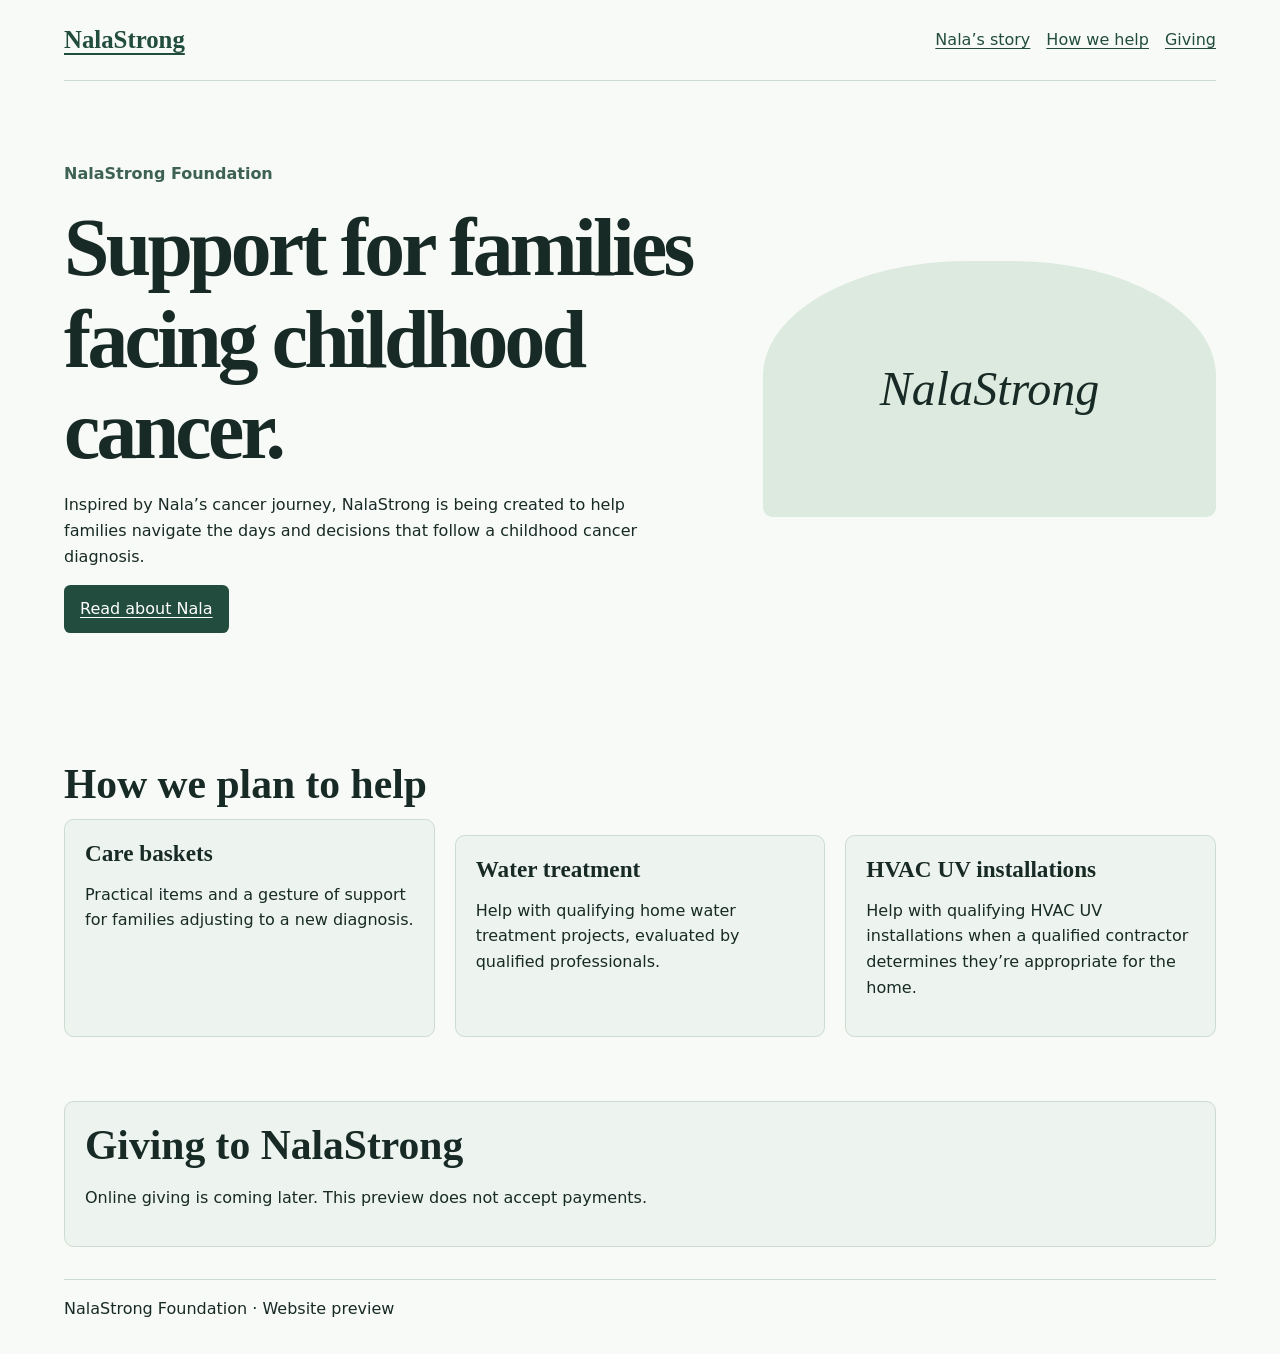
==== preview/index.html @ 6846f9ca "Initial NalaStrong website and finance portal" ====
<!doctype html>
<html lang="en">
<head>
<meta charset="utf-8">
<meta name="viewport" content="width=device-width, initial-scale=1">
<meta name="robots" content="noindex">
<title>NalaStrong Foundation</title>
<link rel="stylesheet" href="style.css">
</head>
<body>
<a class="skip" href="#main">Skip to content</a>
<header><a class="brand" href="./index.html">NalaStrong</a><nav aria-label="Main navigation"><a href="story.html">Nala’s story</a><a href="#programs">How we help</a><a href="#giving">Giving</a></nav></header>
<main id="main">
<section class="hero"><div><p class="eyebrow">NalaStrong Foundation</p><h1>Support for families facing childhood cancer.</h1><p>Inspired by Nala’s cancer journey, NalaStrong is being created to help families navigate the days and decisions that follow a childhood cancer diagnosis.</p><a class="button" href="story.html">Read about Nala</a></div><div class="portrait" aria-hidden="true"><span>NalaStrong</span></div></section>
<section id="programs"><h2>How we plan to help</h2><div class="cards"><article><h3>Care baskets</h3><p>Practical items and a gesture of support for families adjusting to a new diagnosis.</p></article><article><h3>Water treatment</h3><p>Help with qualifying home water treatment projects, evaluated by qualified professionals.</p></article><article><h3>HVAC UV installations</h3><p>Help with qualifying HVAC UV installations when a qualified contractor determines they’re appropriate for the home.</p></article></div></section>
<section id="giving" class="giving"><h2>Giving to NalaStrong</h2><p>Online giving is coming later. This preview does not accept payments.</p></section>
</main>
<footer>NalaStrong Foundation · Website preview</footer>
</body>
</html>
---- preview/style.css ----
:root {
  color-scheme: light;
  font-family: system-ui, sans-serif;
  color: #182a25;
  background: #f7faf7;
  line-height: 1.6;
}
* { box-sizing: border-box; }
body { margin: 0; }
header, main, footer { width: min(72rem, calc(100% - 2rem)); margin-inline: auto; }
header, nav { display: flex; align-items: center; flex-wrap: wrap; gap: 1rem; }
header { justify-content: space-between; padding-block: 1.25rem; border-bottom: 1px solid #ccdcd0; }
a { color: #224d3e; text-underline-offset: .2em; }
a:focus-visible { outline: 3px solid #805026; outline-offset: 4px; }
.brand { font-family: Georgia, serif; font-size: 1.55rem; font-weight: bold; }
.skip { position: absolute; left: -100rem; }
.skip:focus { left: 1rem; top: 1rem; background: white; padding: .5rem; }
section { padding-block: clamp(2rem, 5vw, 4rem); }
.hero, .cards { display: grid; gap: 1.25rem; }
.hero { grid-template-columns: 3fr 2fr; align-items: center; }
.cards { grid-template-columns: repeat(3, 1fr); }
h1, h2, h3 { font-family: Georgia, serif; line-height: 1.12; margin: 0 0 .7rem; }
h1 { font-size: clamp(2.7rem, 6.5vw, 5.1rem); letter-spacing: -.045em; }
h2 { font-size: clamp(1.8rem, 4vw, 2.6rem); }
h3 { font-size: 1.45rem; }
p { max-width: 60ch; }
.eyebrow { font-weight: 700; color: #3d6254; }
.button { display: inline-block; background: #224d3e; color: white; padding: .7rem 1rem; border-radius: .4rem; }
.portrait { min-height: 16rem; display: grid; place-items: center; background: #dceadf; border-radius: 45% 45% .6rem .6rem; }
.portrait span { font: italic clamp(2rem, 4vw, 3rem) Georgia, serif; }
article, .giving { background: #edf3ee; border: 1px solid #ccdcd0; border-radius: .6rem; padding: 1.25rem; }
.giving { margin-bottom: 2rem; }
footer { padding-block: 1rem 2rem; border-top: 1px solid #ccdcd0; }
.story { max-width: 44rem; }
table { border-collapse: collapse; width: 100%; text-align: left; }
th, td { padding: .6rem; border-bottom: 1px solid #ccdcd0; vertical-align: top; }
.table-wrap { overflow-x: auto; }
details { margin-block: 1rem; }
summary { cursor: pointer; font-weight: 700; }
@media (max-width: 42rem) {
  .hero, .cards { grid-template-columns: 1fr; }
  .portrait { min-height: 9rem; border-radius: .6rem; }
}
form { display: flex; flex-wrap: wrap; align-items: end; gap: .8rem; margin-block: 1rem; }
label { display: grid; gap: .25rem; }
input, button { font: inherit; border: 1px solid #557467; border-radius: .35rem; padding: .45rem .65rem; }
button { color: white; background: #224d3e; cursor: pointer; }
:focus-visible { outline: 3px solid #805026; outline-offset: 3px; }
article + article { margin-top: 1rem; }
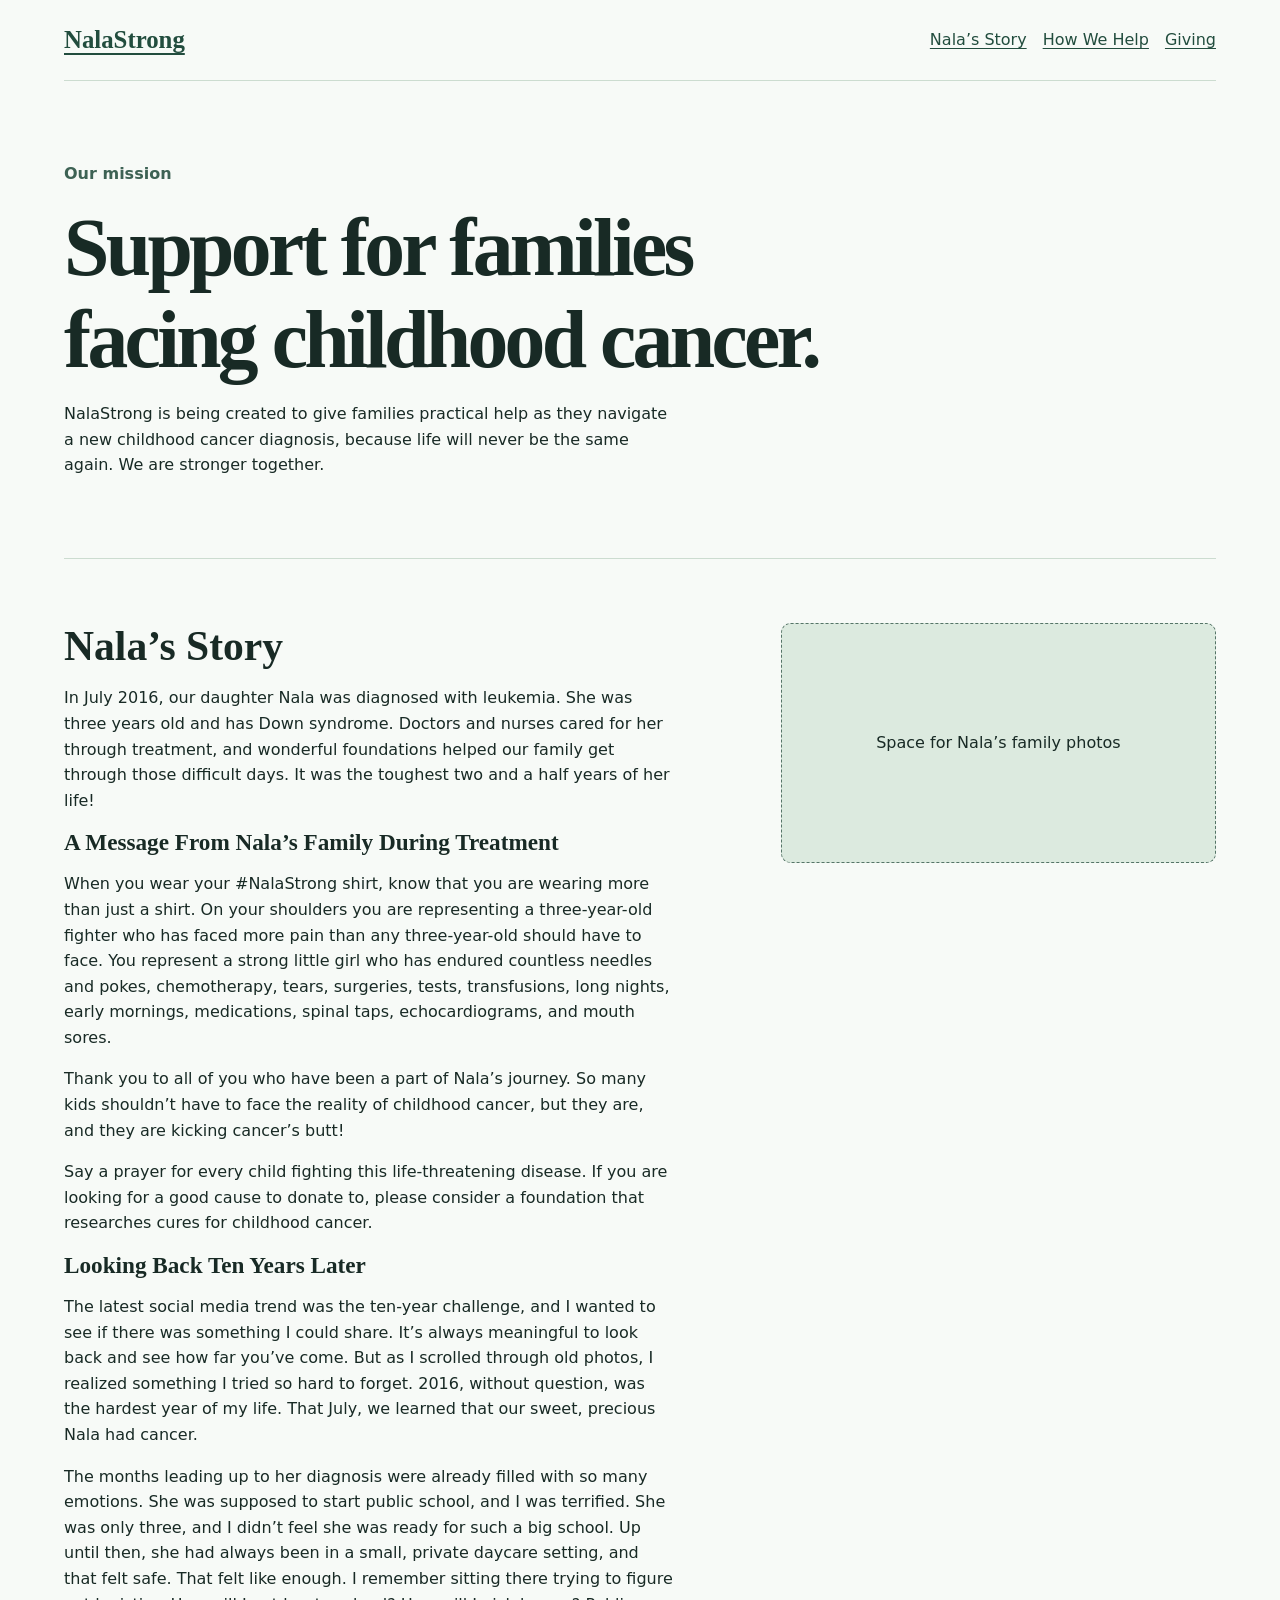
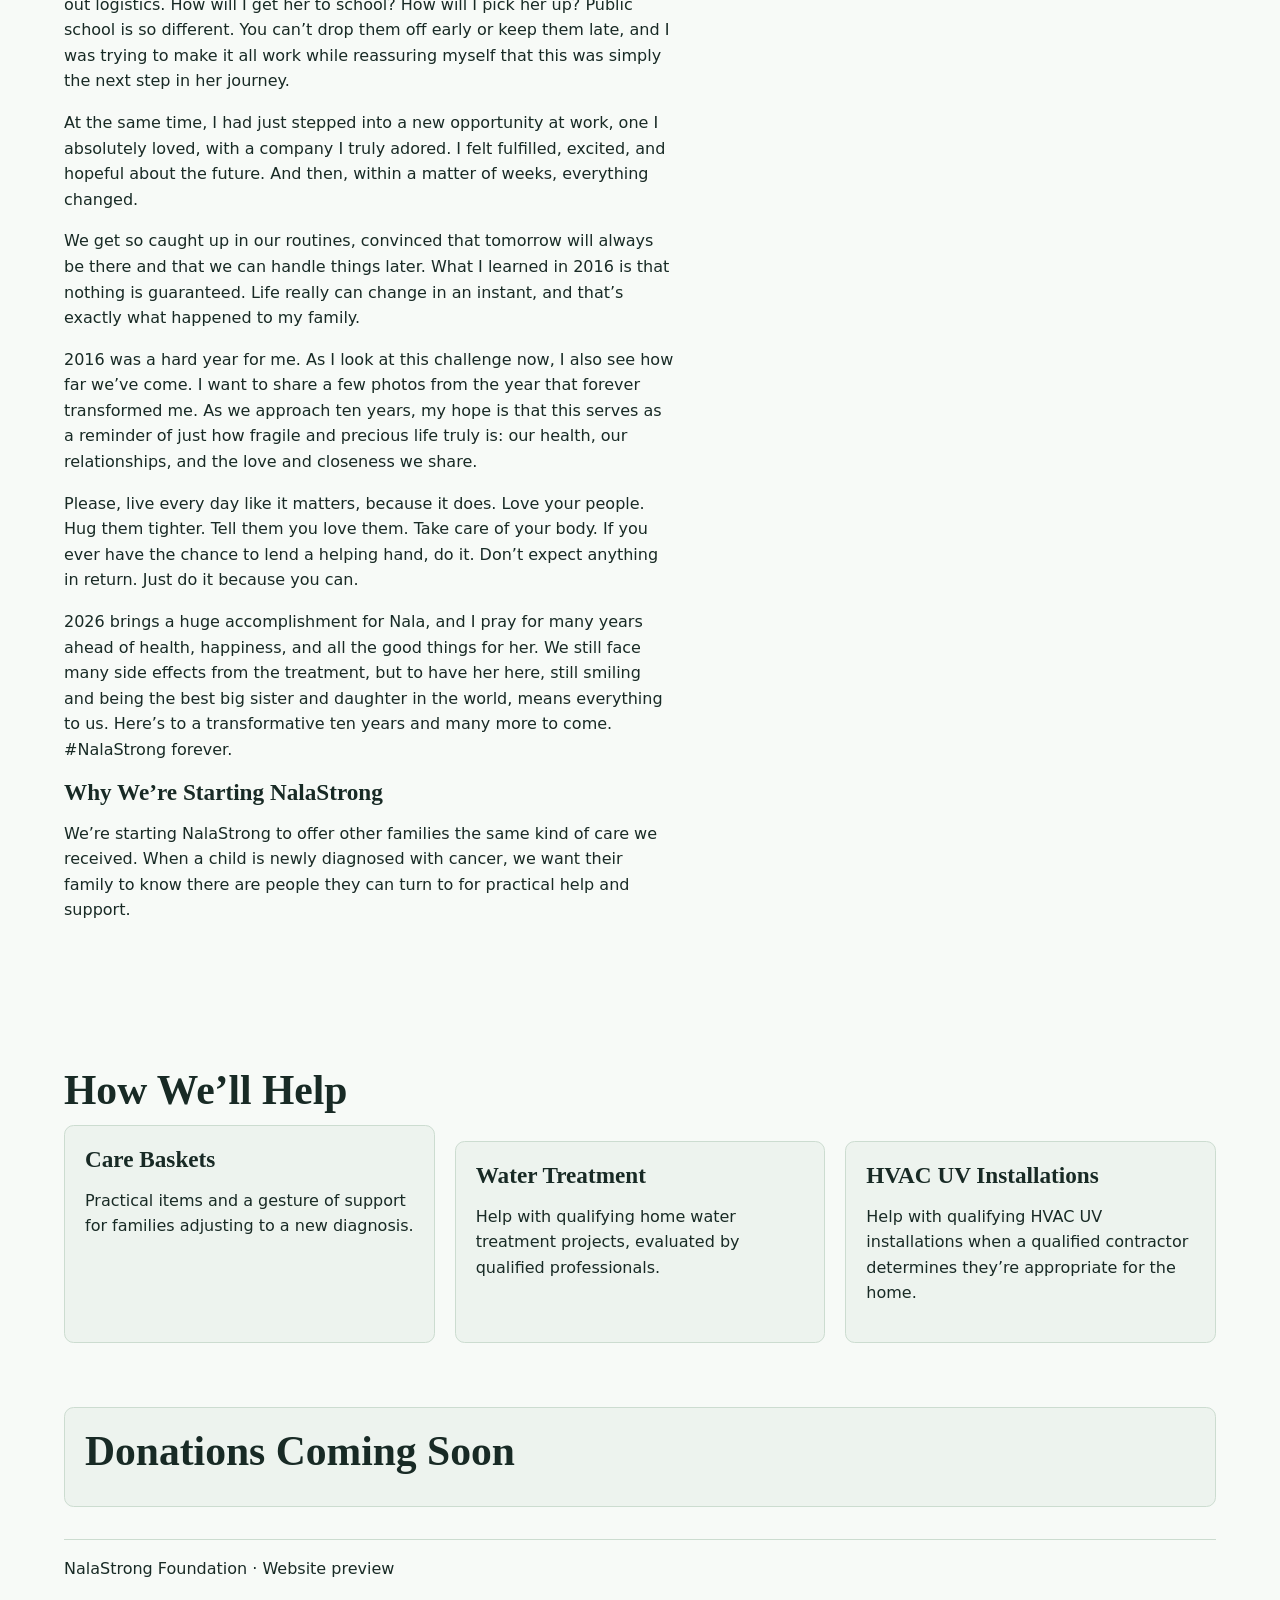
==== commit feeb8e1b: "Add security pipeline, family photo preview, and photo route tests - security.yml: gitleaks (full hi" ====
--- a/preview/index.html
+++ b/preview/index.html
@@ -9,12 +9,48 @@
 </head>
 <body>
 <a class="skip" href="#main">Skip to content</a>
-<header><a class="brand" href="./index.html">NalaStrong</a><nav aria-label="Main navigation"><a href="story.html">Nala’s story</a><a href="#programs">How we help</a><a href="#giving">Giving</a></nav></header>
+<header><a class="brand" href="./index.html">NalaStrong</a><nav aria-label="Main navigation"><a href="#story">Nala’s Story</a><a href="#programs">How We Help</a><a href="#giving">Giving</a></nav></header>
 <main id="main">
-<section class="hero"><div><p class="eyebrow">NalaStrong Foundation</p><h1>Support for families facing childhood cancer.</h1><p>Inspired by Nala’s cancer journey, NalaStrong is being created to help families navigate the days and decisions that follow a childhood cancer diagnosis.</p><a class="button" href="story.html">Read about Nala</a></div><div class="portrait" aria-hidden="true"><span>NalaStrong</span></div></section>
-<section id="programs"><h2>How we plan to help</h2><div class="cards"><article><h3>Care baskets</h3><p>Practical items and a gesture of support for families adjusting to a new diagnosis.</p></article><article><h3>Water treatment</h3><p>Help with qualifying home water treatment projects, evaluated by qualified professionals.</p></article><article><h3>HVAC UV installations</h3><p>Help with qualifying HVAC UV installations when a qualified contractor determines they’re appropriate for the home.</p></article></div></section>
-<section id="giving" class="giving"><h2>Giving to NalaStrong</h2><p>Online giving is coming later. This preview does not accept payments.</p></section>
+<section id="mission" class="mission">
+  <p class="eyebrow">Our mission</p>
+  <h1>Support for families facing childhood cancer.</h1>
+  <p>NalaStrong is being created to give families practical help as they navigate a new childhood cancer diagnosis, because life will never be the same again. We are stronger together.</p>
+</section>
+<section id="story" class="story-grid">
+  <div>
+    <h2>Nala’s Story</h2>
+    <p>In July 2016, our daughter Nala was diagnosed with leukemia. She was three years old and has Down syndrome. Doctors and nurses cared for her through treatment, and wonderful foundations helped our family get through those difficult days. It was the toughest two and a half years of her life!</p>
+    <h3>A Message From Nala’s Family During Treatment</h3>
+    <p>When you wear your #NalaStrong shirt, know that you are wearing more than just a shirt. On your shoulders you are representing a three-year-old fighter who has faced more pain than any three-year-old should have to face. You represent a strong little girl who has endured countless needles and pokes, chemotherapy, tears, surgeries, tests, transfusions, long nights, early mornings, medications, spinal taps, echocardiograms, and mouth sores.</p>
+    <p>Thank you to all of you who have been a part of Nala’s journey. So many kids shouldn’t have to face the reality of childhood cancer, but they are, and they are kicking cancer’s butt!</p>
+    <p>Say a prayer for every child fighting this life-threatening disease. If you are looking for a good cause to donate to, please consider a foundation that researches cures for childhood cancer.</p>
+    <h3>Looking Back Ten Years Later</h3>
+    <p>The latest social media trend was the ten-year challenge, and I wanted to see if there was something I could share. It’s always meaningful to look back and see how far you’ve come. But as I scrolled through old photos, I realized something I tried so hard to forget. 2016, without question, was the hardest year of my life. That July, we learned that our sweet, precious Nala had cancer.</p>
+    <p>The months leading up to her diagnosis were already filled with so many emotions. She was supposed to start public school, and I was terrified. She was only three, and I didn’t feel she was ready for such a big school. Up until then, she had always been in a small, private daycare setting, and that felt safe. That felt like enough. I remember sitting there trying to figure out logistics. How will I get her to school? How will I pick her up? Public school is so different. You can’t drop them off early or keep them late, and I was trying to make it all work while reassuring myself that this was simply the next step in her journey.</p>
+    <p>At the same time, I had just stepped into a new opportunity at work, one I absolutely loved, with a company I truly adored. I felt fulfilled, excited, and hopeful about the future. And then, within a matter of weeks, everything changed.</p>
+    <p>We get so caught up in our routines, convinced that tomorrow will always be there and that we can handle things later. What I learned in 2016 is that nothing is guaranteed. Life really can change in an instant, and that’s exactly what happened to my family.</p>
+    <p>2016 was a hard year for me. As I look at this challenge now, I also see how far we’ve come. I want to share a few photos from the year that forever transformed me. As we approach ten years, my hope is that this serves as a reminder of just how fragile and precious life truly is: our health, our relationships, and the love and closeness we share.</p>
+    <p>Please, live every day like it matters, because it does. Love your people. Hug them tighter. Tell them you love them. Take care of your body. If you ever have the chance to lend a helping hand, do it. Don’t expect anything in return. Just do it because you can.</p>
+    <p>2026 brings a huge accomplishment for Nala, and I pray for many years ahead of health, happiness, and all the good things for her. We still face many side effects from the treatment, but to have her here, still smiling and being the best big sister and daughter in the world, means everything to us. Here’s to a transformative ten years and many more to come. #NalaStrong forever.</p>
+    <h3>Why We’re Starting NalaStrong</h3>
+    <p>We’re starting NalaStrong to offer other families the same kind of care we received. When a child is newly diagnosed with cancer, we want their family to know there are people they can turn to for practical help and support.</p>
+  </div>
+  <aside class="photo-space" aria-label="Family photo area">
+    <p id="photo-placeholder">Space for Nala’s family photos</p>
+    <div id="family-photos" class="story-photos" hidden></div>
+    <div id="story-photos" class="story-photos" hidden></div>
+    <div id="photo-controls" hidden>
+      <label for="photo-files">Add family photos</label>
+      <input id="photo-files" type="file" accept="image/jpeg,image/png,image/webp" multiple disabled>
+      <p>Choose up to six JPG, PNG, or WebP photos, up to 10 MB each. They stay in this browser.</p>
+      <p id="photo-status" role="status"></p>
+    </div>
+  </aside>
+</section>
+<section id="programs"><h2>How We’ll Help</h2><div class="cards"><article><h3>Care Baskets</h3><p>Practical items and a gesture of support for families adjusting to a new diagnosis.</p></article><article><h3>Water Treatment</h3><p>Help with qualifying home water treatment projects, evaluated by qualified professionals.</p></article><article><h3>HVAC UV Installations</h3><p>Help with qualifying HVAC UV installations when a qualified contractor determines they’re appropriate for the home.</p></article></div></section>
+<section id="giving" class="giving"><h2>Donations Coming Soon</h2></section>
 </main>
 <footer>NalaStrong Foundation · Website preview</footer>
+<script src="story-photos.js" defer></script>
 </body>
 </html>
--- a/preview/style.css
+++ b/preview/style.css
@@ -47,3 +47,31 @@
 button { color: white; background: #224d3e; cursor: pointer; }
 :focus-visible { outline: 3px solid #805026; outline-offset: 3px; }
 article + article { margin-top: 1rem; }
+
+.mission { max-width: 52rem; }
+.story-grid {
+  display: grid;
+  grid-template-columns: minmax(0, 3fr) minmax(0, 2fr);
+  align-items: start;
+  gap: clamp(1.25rem, 5vw, 4rem);
+  border-top: 1px solid #ccdcd0;
+}
+.photo-space {
+  display: grid;
+  place-items: center;
+  min-height: 15rem;
+  padding: 1rem;
+  text-align: center;
+  background: #dceadf;
+  border: 1px dashed #557467;
+  border-radius: .6rem;
+}
+@media (max-width: 42rem) {
+  .story-grid { grid-template-columns: 1fr; }
+}
+
+.photo-space { min-width: 0; gap: 1rem; }
+.photo-space input { max-width: 100%; }
+.story-photos { width: 100%; }
+.story-photos figure { margin: 0 0 1rem; }
+.story-photos img { display: block; width: 100%; height: auto; border-radius: .45rem; margin-bottom: .5rem; }
